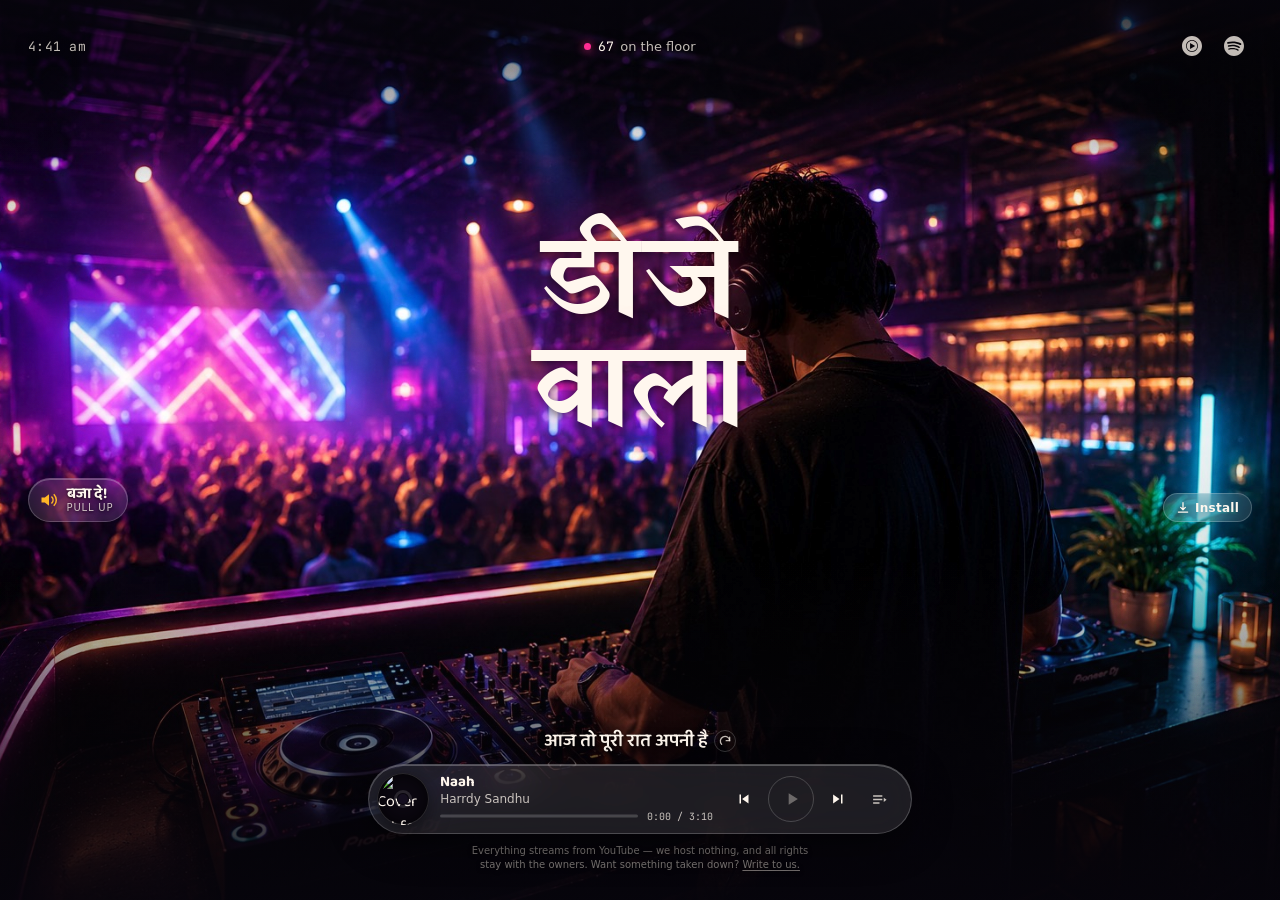
==== index.html @ 74847aa4 "DJ Wala — an always-on web radio for the Indian club floor Third in the family after hornokplease.xy" ====
<!doctype html>
<html lang="en">
  <head>
    <meta charset="utf-8" />
    <meta name="viewport" content="width=device-width, initial-scale=1, viewport-fit=cover" />
    <title>DJ Wala | डीजे वाला</title>
    <meta
      name="description"
      content="Bina cover charge ke club. Non-stop Punjabi, Bollywood, baraat and retro floor fillers — the songs the DJ never skips. Press play."
    />
    <meta name="theme-color" content="#08060f" />

    <!-- Absolute URLs — link previews drop relative ones. -->
    <meta property="og:type" content="website" />
    <meta property="og:site_name" content="DJ Wala" />
    <meta property="og:locale" content="en_IN" />
    <meta property="og:title" content="DJ Wala" />
    <meta property="og:description" content="Bina cover charge ke club. Press play." />
    <meta property="og:url" content="https://djwala.xyz" />
    <!-- Bump ?v= whenever the image changes: WhatsApp, iMessage and X cache
         link previews for weeks and key that cache on the URL. -->
    <meta property="og:image" content="https://djwala.xyz/assets/opengraph.jpg?v=1" />
    <meta property="og:image:type" content="image/jpeg" />
    <meta property="og:image:width" content="1200" />
    <meta property="og:image:height" content="630" />
    <meta property="og:image:alt" content="DJ Wala — bina cover charge ke club." />

    <meta name="twitter:card" content="summary_large_image" />
    <meta name="twitter:title" content="DJ Wala" />
    <meta name="twitter:description" content="Bina cover charge ke club. Press play." />
    <meta name="twitter:image" content="https://djwala.xyz/assets/opengraph.jpg?v=1" />
    <meta name="twitter:image:alt" content="DJ Wala — bina cover charge ke club." />

    <link rel="canonical" href="https://djwala.xyz" />

    <link rel="icon" href="/assets/favicon.svg" type="image/svg+xml" />
    <link rel="apple-touch-icon" href="/assets/apple-touch-icon.png" />
    <link rel="manifest" href="/manifest.webmanifest" />
    <meta name="apple-mobile-web-app-capable" content="yes" />
    <meta name="apple-mobile-web-app-status-bar-style" content="black-translucent" />
    <meta name="apple-mobile-web-app-title" content="DJ Wala" />

    <!-- The backdrop is the LCP. Preload the rendition the phone will
         actually pick, so it is not queued behind the stylesheet. -->
    <link
      rel="preload"
      as="image"
      href="/assets/club-1-sm.jpg"
      media="(max-width: 767px)"
    />
    <link rel="preload" as="image" href="/assets/club-1.jpg" media="(min-width: 768px)" />

    <link rel="preconnect" href="https://fonts.googleapis.com" />
    <link rel="preconnect" href="https://fonts.gstatic.com" crossorigin />
    <link
      href="https://fonts.googleapis.com/css2?family=Baloo+2:wght@600;700;800&family=Yatra+One&family=JetBrains+Mono:wght@400;500&display=swap"
      rel="stylesheet"
    />

    <script type="application/ld+json">
      {
        "@context": "https://schema.org",
        "@graph": [
          {
            "@type": "WebSite",
            "@id": "https://djwala.xyz/#website",
            "url": "https://djwala.xyz/",
            "name": "DJ Wala",
            "alternateName": "डीजे वाला",
            "description": "Club, pub and baraat floor fillers — Punjabi, Bollywood, retro and after-hours.",
            "inLanguage": ["en", "hi"]
          },
          {
            "@type": "MusicPlaylist",
            "name": "DJ Wala",
            "url": "https://djwala.xyz/",
            "description": "The songs that fill an Indian dance floor — Punjabi pop, Bollywood remixes, baraat dhol, retro club and after-hours.",
            "isPartOf": { "@id": "https://djwala.xyz/#website" }
          }
        ]
      }
    </script>

    <link rel="stylesheet" href="/styles.css" />
  </head>

  <body>
    <!-- ── Backdrop ──────────────────────────────────────────────
         Three rooms, cross-faded on every track change (app.js § Scenes).
         All three are in the DOM from the start rather than swapping one
         src: a swap shows a blank frame while the next file downloads, and
         that only has to happen once to look broken. The first is eager
         and preloaded because it is the LCP; the other two are lazy.

         The layers above them do the same job they did over the CSS
         placeholder — a photograph still needs the vignette to hold text
         and the grain to stop banding. -->
    <div class="bg" aria-hidden="true">
      <div class="bg__floor"></div>

      <div class="bg__scene is-on" data-scene="0">
        <picture>
          <source media="(min-width: 768px)" srcset="/assets/club-1.jpg" />
          <img src="/assets/club-1-sm.jpg" alt="" width="1536" height="1024" />
        </picture>
      </div>
      <div class="bg__scene" data-scene="1">
        <picture>
          <source media="(min-width: 768px)" srcset="/assets/club-2.jpg" />
          <img src="/assets/club-2-sm.jpg" alt="" width="1536" height="1024" loading="lazy" />
        </picture>
      </div>
      <div class="bg__scene" data-scene="2">
        <picture>
          <source media="(min-width: 768px)" srcset="/assets/club-3.jpg" />
          <img src="/assets/club-3-sm.jpg" alt="" width="1456" height="1088" loading="lazy" />
        </picture>
      </div>

      <div class="bg__bass"></div>
      <div class="bg__strobe" id="strobe"></div>
      <div class="bg__vignette"></div>
      <div class="bg__scrim"></div>
      <div class="bg__grain"></div>
    </div>

    <!-- The sound source. A 1×1 iframe parked off-screen; everything you
         can see below is our own chrome. -->
    <div class="yt-host" aria-hidden="true"><div id="yt-player"></div></div>

    <!-- ── Top bar ───────────────────────────────────────────────
         One grid row so the clock, the counter and the links share a
         centre line — three separately-positioned boxes drift apart the
         moment their heights differ. -->
    <header class="topbar">
      <div class="clock" id="clock" aria-label="Current time"></div>

      <div class="presence" aria-live="polite">
        <span class="presence__dot" aria-hidden="true"></span>
        <span class="presence__count" id="listeners">—</span>
        <span class="presence__label">on the floor</span>
      </div>

      <nav class="links" aria-label="Listen elsewhere">
        <a
          class="link"
          id="link-ytm"
          href="https://music.youtube.com/"
          target="_blank"
          rel="noopener noreferrer"
          aria-label="Open the playlist on YouTube Music"
          title="Open the playlist on YouTube Music"
        >
          <svg viewBox="0 0 24 24" width="20" height="20" fill="currentColor" aria-hidden="true">
            <path
              d="M12 0C5.376 0 0 5.376 0 12s5.376 12 12 12 12-5.376 12-12S18.624 0 12 0zm0 19.104c-3.924 0-7.104-3.18-7.104-7.104S8.076 4.896 12 4.896s7.104 3.18 7.104 7.104-3.18 7.104-7.104 7.104zm0-13.332c-3.432 0-6.228 2.796-6.228 6.228S8.568 18.228 12 18.228s6.228-2.796 6.228-6.228S15.432 5.772 12 5.772zM9.684 15.54V8.46L15.816 12l-6.132 3.54z"
            />
          </svg>
        </a>
        <a
          class="link"
          id="link-spotify"
          href="https://open.spotify.com/"
          target="_blank"
          rel="noopener noreferrer"
          aria-label="Open the playlist on Spotify"
          title="Open the playlist on Spotify"
        >
          <svg viewBox="0 0 24 24" width="20" height="20" fill="currentColor" aria-hidden="true">
            <path
              d="M12 0C5.4 0 0 5.4 0 12s5.4 12 12 12 12-5.4 12-12S18.66 0 12 0zm5.52 17.34c-.24.36-.66.48-1.02.24-2.82-1.74-6.36-2.1-10.56-1.14-.42.12-.78-.18-.9-.54-.12-.42.18-.78.54-.9 4.56-1.02 8.52-.6 11.64 1.32.42.18.48.66.3 1.02zm1.44-3.3c-.3.42-.84.6-1.26.3-3.24-1.98-8.16-2.58-11.94-1.38-.48.12-1.02-.12-1.14-.6-.12-.48.12-1.02.6-1.14 4.38-1.32 9.78-.66 13.5 1.62.36.18.54.78.24 1.2zm.12-3.36C15.24 8.4 8.82 8.16 5.16 9.3c-.6.18-1.2-.18-1.38-.72-.18-.6.18-1.2.72-1.38 4.26-1.26 11.28-1.02 15.72 1.62.54.3.72 1.02.42 1.56-.3.42-1.02.6-1.56.3z"
            />
          </svg>
        </a>
      </nav>
    </header>

    <!-- ── Air horn ───────────────────────────────────────────────
         Truck Wala has the horn. This is the club's version: the
         pull-up siren. Three taps in a row rewinds the track. -->
    <aside class="horns">
      <button class="horn" id="horn" type="button" aria-label="Sound the air horn">
        <span class="horn__icon" aria-hidden="true">
          <svg viewBox="0 0 24 24" width="20" height="20" aria-hidden="true">
            <path fill="currentColor" d="M3 9v6h4l5 4V5L7 9H3z" />
            <g fill="none" stroke="currentColor" stroke-width="1.8" stroke-linecap="round">
              <path d="M15.4 8.4a5.2 5.2 0 010 7.2" />
              <path d="M18.2 5.6a9.2 9.2 0 010 12.8" />
            </g>
          </svg>
        </span>
        <span class="horn__text">
          <span class="horn__deva" lang="hi">बजा दे!</span>
          <span class="horn__en">Pull up</span>
        </span>
      </button>
    </aside>

    <main>
      <!-- ── Wordmark, painted onto the scene ────────────────────
           The slot does the centring, the h1 does the entrance. They have
           to be two elements: the `rise` keyframes end on
           `transform: none`, and an animation beats a normal declaration,
           so a centring translate on the animated element is wiped the
           moment the animation lands — which is why this sat half its own
           width right of centre. -->
      <div class="logo-slot">
        <h1 class="logo" lang="hi">
          <span class="logo__line">डीजे</span>
          <span class="logo__line">वाला</span>
          <!-- The wordmark is Devanagari only; this gives crawlers and screen
               readers the Latin name without changing the design. -->
          <span class="sr-only" lang="en">DJ Wala — club, pub and baraat floor fillers</span>
        </h1>
      </div>

      <!-- ── Dock ─────────────────────────────────────────────── -->
      <div class="dock">
        <!-- Playlist pops up over the art -->
        <section class="list" id="list" aria-label="Playlist">
          <!-- Shuffle lives here rather than in the bar. Deluxe Saloon's bar
               carries three controls and stays one row tall; a fifth button
               is what breaks that on a narrow phone. -->
          <div class="list__head">
            <div class="list__rotations" id="rotations" role="tablist" aria-label="Rotations"></div>
            <button
              id="shuffle"
              type="button"
              class="pill pill--icon is-on"
              aria-label="Shuffle"
              aria-pressed="true"
            >
              <svg viewBox="0 0 24 24" width="15" height="15" fill="currentColor" aria-hidden="true">
                <path
                  d="M17 3l4 4-4 4V8h-2.2l-2.3 3.1 2.3 3.1H17V11l4 4-4 4v-3h-3.2l-2.6-3.5L8.6 15H3v-2h4.6l2.6-3.5L12.8 6H17V3zM3 9h3.4l1.5 2H3V9z"
                />
              </svg>
            </button>
          </div>
          <ol id="listItems"></ol>
        </section>

        <!-- The button lives inside the paragraph so it flows after the last
             word — as a sibling it would sit at the edge of the text box,
             which a short line leaves stranded far from the visible text. -->
        <p class="bumper">
          <span class="bumper__text" id="bumperText" lang="hi" aria-live="polite"
            >बजने दे भाई, अभी तो रात बाकी है</span
          ><button class="bumper__next" id="bumperNext" type="button" aria-label="Another line">
            <svg
              viewBox="0 0 24 24"
              width="14"
              height="14"
              fill="none"
              stroke="currentColor"
              stroke-width="2.2"
              stroke-linecap="round"
              stroke-linejoin="round"
              aria-hidden="true"
            >
              <path d="M20 11.5A8 8 0 106.3 17.7" />
              <path d="M20 5.5v6h-6" />
            </svg>
          </button>
        </p>

        <section class="player" id="player" aria-label="Player">
          <div class="disc" id="disc">
            <div class="disc__ring">
              <img id="cover" class="disc__art" alt="" src="" />
            </div>
            <span class="disc__hub" aria-hidden="true"></span>
          </div>

          <div class="meta">
            <p class="meta__title" id="title">Warming up the decks…</p>
            <p class="meta__artist" id="artist">&nbsp;</p>

            <!-- Seek and timecode share one row, the way Deluxe Saloon's bar
                 does. Stacking the time under the rail is what forces a
                 player to be two rows tall. -->
            <div class="seekrow">
              <div
                class="seek"
                id="seek"
                role="slider"
                tabindex="0"
                aria-label="Seek"
                aria-valuemin="0"
                aria-valuemax="100"
                aria-valuenow="0"
              >
                <div class="seek__rail"><div class="seek__fill" id="seekFill"></div></div>
                <div class="seek__knob" id="seekKnob"></div>
              </div>
              <div class="time"><span id="tCur">0:00</span> / <span id="tDur">0:00</span></div>
            </div>
          </div>

          <div class="controls">
            <button id="prev" type="button" class="btn" aria-label="Previous track">
              <svg viewBox="0 0 24 24" width="18" height="18" fill="currentColor" aria-hidden="true">
                <path d="M6 6h2v12H6zm3.5 6l8.5 6V6z" />
              </svg>
            </button>
            <button id="play" type="button" class="btn btn--play" aria-label="Play" disabled>
              <svg
                class="i-play"
                viewBox="0 0 24 24"
                width="20"
                height="20"
                fill="currentColor"
                aria-hidden="true"
              >
                <path d="M8 5v14l11-7z" />
              </svg>
              <svg
                class="i-pause"
                viewBox="0 0 24 24"
                width="20"
                height="20"
                fill="currentColor"
                aria-hidden="true"
              >
                <path d="M6 5h4v14H6zm8 0h4v14h-4z" />
              </svg>
            </button>
            <button id="next" type="button" class="btn" aria-label="Next track">
              <svg viewBox="0 0 24 24" width="18" height="18" fill="currentColor" aria-hidden="true">
                <path d="M16 6h2v12h-2zm-2 6L5.5 6v12z" />
              </svg>
            </button>
            <button
              id="listBtn"
              type="button"
              class="btn btn--toggle"
              aria-label="Playlist"
              aria-expanded="false"
              aria-controls="list"
            >
              <svg viewBox="0 0 24 24" width="17" height="17" fill="currentColor" aria-hidden="true">
                <path d="M3 6h13v2H3zm0 5h13v2H3zm0 5h9v2H3zm15-6.5l4 3-4 3z" />
              </svg>
            </button>
          </div>
        </section>

        <!-- Inside the dock, not floating at the bottom of the viewport: as
             a separate fixed element it sat underneath the player on short
             screens. In flow it simply cannot collide. -->
        <footer class="rights">
          Everything streams from YouTube — we host nothing, and all rights stay with the owners.
          Want something taken down? <a href="mailto:support@ignitedbusiness.com">Write to us.</a>
        </footer>
      </div>
    </main>

    <!-- Only appears once the browser offers the prompt; hidden otherwise. -->
    <button class="install" id="install" type="button" hidden>
      <svg
        viewBox="0 0 24 24"
        width="14"
        height="14"
        fill="none"
        stroke="currentColor"
        stroke-width="2.2"
        stroke-linecap="round"
        stroke-linejoin="round"
        aria-hidden="true"
      >
        <path d="M12 3v12m0 0l-4-4m4 4l4-4M4 19h16" />
      </svg>
      Install
    </button>

    <noscript>
      <p style="color: #fff; text-align: center; padding: 2rem">
        This one needs JavaScript — the player is a YouTube iframe under the hood.
      </p>
    </noscript>

    <script src="/app.js"></script>
  </body>
</html>
---- styles.css ----
/* ─────────────────────────────────────────────────────────────
   DJ Wala
   The artwork carries all the colour. Everything the app draws on
   top is neutral glass, so it sits on any background image — the
   same rule Truck Wala and Deluxe Saloon are built on.
   ───────────────────────────────────────────────────────────── */

:root {
  /* Nudge the wordmark to line up with your artwork.
     --logo-x: 0 is centred; negative moves left.
     --logo-lift raises it above dead centre. */
  --logo-x: 0px;
  /* How far above dead centre the wordmark sits. 0 is the exact middle of
     the viewport; the default lifts it clear of the dock. */
  --logo-lift: 25vh;
  --logo-size: clamp(2.6rem, 9vw, 7.5rem);

  --edge: clamp(1rem, 2.2vw, 1.75rem);

  /* Ground */
  --ink: #08060f;
  --shade: #140e1f;

  /* Type. Warm rather than pure white — a club is warm, and #fff on a
     night scene reads as a dialog box sitting on top of it. Brighter than
     it looks it should be on paper: the backdrop is a photograph of neon,
     and anything dimmer than this loses to a magenta wash behind it. */
  --sand: #fff7ee;
  /* Secondary text is the first thing to disappear over a bright frame,
     so it is only a step down, not a whisper. */
  --sand-dim: rgba(255, 247, 238, 0.76);

  /* Accents. Chrome only; the scene supplies the rest. */
  --neon: #ff2e93;
  --strobe-c: #22e1ff;
  --brass: #ffb627;

  /* Glass */
  --glass: rgba(255, 255, 255, 0.1);
  --glass-line: rgba(255, 255, 255, 0.2);
  --shadow-glass: 0 8px 40px rgba(0, 0, 0, 0.45), inset 0 1px 0 rgba(255, 255, 255, 0.25);
  /* Two radii: a tight one for edge definition against a bright patch,
     and a wide soft one that acts as a halo so the glyph never sits
     directly on a spotlight. */
  --text-shadow: 0 1px 3px rgba(0, 0, 0, 0.8), 0 2px 14px rgba(0, 0, 0, 0.6);

  /* Baloo 2 is the Devanagari member of the family — "Baloo Bhai 2" is the
     Gujarati one and carries no U+0900–097F, so it silently falls back to a
     system font. The fallbacks below are the Devanagari faces that ship with
     macOS, Windows and Android, for the moment before the webfont lands. */
  --body: 'Baloo 2', 'Kohinoor Devanagari', 'Nirmala UI', 'Noto Sans Devanagari', ui-rounded,
    system-ui, sans-serif;
  --display: 'Yatra One', var(--body);
  --mono: 'JetBrains Mono', ui-monospace, SFMono-Regular, Menlo, monospace;

  /* Baloo is a heavy display face — right for the wordmark, too shouty for
     small chrome. The top bar uses the platform UI face instead: lighter,
     crisper at 13px, and free. */
  --ui: ui-sans-serif, -apple-system, 'Segoe UI Variable Text', 'Segoe UI', system-ui, sans-serif;

  /* Motion. One vocabulary, used everywhere — mismatched curves are what
     make an interface feel assembled rather than designed.
     `swift` for pointer feedback, `glide` for anything that travels,
     `settle` for entrances that should decelerate into place. */
  --swift: 140ms cubic-bezier(0.4, 0, 0.2, 1);
  --glide: 320ms cubic-bezier(0.4, 0, 0.2, 1);
  --settle: 620ms cubic-bezier(0.16, 1, 0.3, 1);

  /* Written by app.js from the current track's bpm, so the strobe and the
     dot breathe in time with whatever is playing. */
  --beat: 0.6s;
}

* {
  box-sizing: border-box;
}

/* Available to crawlers and screen readers, invisible on screen. */
.sr-only {
  position: absolute;
  width: 1px;
  height: 1px;
  padding: 0;
  margin: -1px;
  overflow: hidden;
  clip-path: inset(50%);
  white-space: nowrap;
  border: 0;
}

html,
body {
  height: 100%;
  /* This page never scrolls — everything is pinned to the viewport. Both
     elements need it: overflow on body alone still lets html scroll. */
  overflow: hidden;
}

body {
  margin: 0;
  font-family: var(--body);
  color: var(--sand);
  background: var(--ink);
  -webkit-font-smoothing: antialiased;
  -moz-osx-font-smoothing: grayscale;
  text-rendering: optimizeLegibility;
  overflow: hidden;
}

:focus-visible {
  outline: 2px solid var(--strobe-c);
  outline-offset: 3px;
  border-radius: 6px;
}

/* ── Backdrop ───────────────────────────────────────────────
   Three photographs of a booth, cross-faded on every track change, with
   four layers stacked over them. Those layers are what let a photograph
   carry an interface: bass and strobe give it a pulse, the vignette and
   scrim buy contrast for text, and the grain stops big smooth areas
   banding on cheap panels. Order matters — grain goes last so it sits
   over everything, scrim under it so the noise is not darkened. */

.bg {
  position: fixed;
  inset: 0;
  z-index: 0;
  overflow: hidden;
  pointer-events: none;
  background: var(--ink);
}

/* Underneath both photographs: what you see for the few hundred
   milliseconds before the first one paints, and if they never arrive. */
.bg__floor {
  position: absolute;
  inset: 0;
  background:
    radial-gradient(120% 70% at 50% 108%, rgba(255, 46, 147, 0.35) 0%, transparent 60%),
    linear-gradient(180deg, #06040c 0%, #0d0818 46%, #1b0f26 100%);
}

/* The rooms. All are in the DOM from the start; only opacity moves, so a
   swap costs nothing but a composite and can never show a half-downloaded
   frame. */
.bg__scene {
  position: absolute;
  inset: 0;
  opacity: 0;
  transition: opacity 900ms cubic-bezier(0.4, 0, 0.2, 1);
}

.bg__scene.is-on {
  opacity: 1;
}

/* A portrait phone crops most of a 3:2 frame away, so each room says which
   part of itself to keep. The DJ is centre-right in the first two and hard
   left in the third; one shared value would behead him in one of them. */
.bg__scene img {
  width: 100%;
  height: 100%;
  object-fit: cover;
  object-position: var(--focus, 50%) 50%;
}

.bg__scene[data-scene='0'] {
  --focus: 58%;
}

.bg__scene[data-scene='1'] {
  --focus: 58%;
}

.bg__scene[data-scene='2'] {
  --focus: 33%;
}

/* The beat.

   Two layers doing different jobs, because one cannot do both. The flash
   is a hard white hit on the downbeat — short, so it reads as a strobe
   rather than a flicker. The bass is a slower magenta swell from the
   floor that never fully clears, which is what gives the room the low
   thump you feel rather than see.

   The flash decays with `steps(1, end)`: a fade-out reads as a lamp
   dimming, an instant cut reads as a strobe. The bass eases, because
   that is the opposite of a hit.

   Both are switched off entirely under prefers-reduced-motion, below —
   a strobing club is exactly what that setting exists for. */
.bg__strobe {
  position: absolute;
  inset: 0;
  opacity: 0;
  background: radial-gradient(120% 70% at 50% 100%, rgba(255, 255, 255, 0.95), transparent 66%);
}

.bg__bass {
  position: absolute;
  inset: 0;
  opacity: 0;
  mix-blend-mode: screen;
  background: radial-gradient(140% 80% at 50% 108%, rgba(255, 46, 147, 0.85), transparent 62%);
}

body.is-playing .bg__strobe {
  animation: pulse var(--beat) steps(1, end) infinite;
}

body.is-playing .bg__bass {
  /* Half speed: the kick lands on every other beat in most of this
     playlist, and a swell on every beat is just a flicker again. */
  animation: thump calc(var(--beat) * 2) cubic-bezier(0.2, 0, 0.3, 1) infinite;
}

@keyframes pulse {
  0% {
    opacity: 0.16;
  }
  14% {
    opacity: 0;
  }
  100% {
    opacity: 0;
  }
}

@keyframes thump {
  0% {
    opacity: 0.34;
    transform: scale(1.06);
  }
  55% {
    opacity: 0.08;
    transform: scale(1);
  }
  100% {
    opacity: 0.08;
    transform: scale(1);
  }
}

.bg__vignette {
  position: absolute;
  inset: 0;
  background: radial-gradient(120% 90% at 50% 42%, transparent 34%, rgba(0, 0, 0, 0.78) 100%);
}

/* Text on a photograph is a contrast problem, not a colour problem: no
   shade of warm white survives a white spotlight behind it. So the two
   bands that carry text — the top bar and the dock — get their own
   darkening, strongest exactly where the type sits and gone by the
   middle of the frame, which is left clear for the room. */
.bg__scrim {
  position: absolute;
  inset: 0;
  background:
    linear-gradient(180deg, rgba(6, 4, 12, 0.78) 0%, rgba(6, 4, 12, 0.34) 9%, transparent 20%),
    linear-gradient(0deg, rgba(6, 4, 12, 0.86) 0%, rgba(6, 4, 12, 0.5) 16%, transparent 38%);
}

/* Film grain. An inline SVG turbulence rather than a tiled PNG: no extra
   request, and it stays sharp at any density. It is the single thing that
   stops big smooth gradients banding on cheap panels. */
.bg__grain {
  position: absolute;
  inset: 0;
  opacity: 0.16;
  mix-blend-mode: overlay;
  background-image: url("data:image/svg+xml,%3Csvg xmlns='http://www.w3.org/2000/svg' width='160' height='160'%3E%3Cfilter id='n'%3E%3CfeTurbulence type='fractalNoise' baseFrequency='0.85' numOctaves='3'/%3E%3C/filter%3E%3Crect width='160' height='160' filter='url(%23n)' opacity='0.5'/%3E%3C/svg%3E");
}

/* The actual sound source: 1×1, off-screen, never seen. YouTube has no
   audio-only embed, so this plus a `tiny` quality hint is as close as it
   gets to not paying for pixels nobody looks at. */
.yt-host {
  position: fixed;
  top: -100px;
  left: -100px;
  width: 1px;
  height: 1px;
  overflow: hidden;
  opacity: 0;
  pointer-events: none;
}

/* ── Entrance ───────────────────────────────────────────────
   Everything rises into place once, slightly staggered, instead of
   snapping in as the CSS parses. */

@keyframes rise {
  from {
    opacity: 0;
    transform: translate3d(0, 14px, 0);
  }
  to {
    opacity: 1;
    transform: none;
  }
}

@keyframes rise-left {
  from {
    opacity: 0;
    transform: translate3d(-16px, 0, 0);
  }
  to {
    opacity: 1;
    transform: none;
  }
}

.topbar,
.logo,
.dock {
  animation: rise var(--settle) both;
}

.topbar {
  animation-delay: 0.28s;
}

.logo {
  animation-delay: 0.12s;
}

.dock {
  animation-delay: 0.4s;
}

.horns {
  animation: rise-left var(--settle) 0.62s both;
}

/* ── Top bar ────────────────────────────────────────────────
   One grid row so the clock, the counter and the links share a centre
   line. Three separately-positioned boxes cannot stay aligned once
   their heights differ. */

.topbar {
  position: fixed;
  z-index: 20;
  inset: 0 0 auto;
  display: grid;
  grid-template-columns: 1fr auto 1fr;
  align-items: center;
  gap: 0.75rem;
  padding: calc(var(--edge) + env(safe-area-inset-top)) var(--edge) 0;
  font-family: var(--ui);
  font-size: 0.8125rem;
  text-shadow: var(--text-shadow);
}

.clock {
  font-family: var(--mono);
  font-variant-numeric: tabular-nums;
  letter-spacing: 0.02em;
  color: var(--sand-dim);
  /* Reserve the width the longest time can take, so the bar does not
     twitch sideways at 9:59 → 10:00. */
  min-width: 5rem;
}

.presence {
  display: inline-flex;
  align-items: center;
  gap: 0.4rem;
  justify-self: center;
  color: var(--sand-dim);
  white-space: nowrap;
}

.presence__dot {
  width: 7px;
  height: 7px;
  border-radius: 50%;
  background: var(--neon);
  box-shadow: 0 0 10px var(--neon);
}

body.is-playing .presence__dot {
  animation: throb var(--beat) ease-out infinite;
}

@keyframes throb {
  0% {
    transform: scale(1.35);
    opacity: 1;
  }
  60%,
  100% {
    transform: scale(1);
    opacity: 0.65;
  }
}

.presence__count {
  font-family: var(--mono);
  font-variant-numeric: tabular-nums;
  color: var(--sand);
}

.links {
  display: inline-flex;
  gap: 0.35rem;
  justify-self: end;
}

.link {
  display: grid;
  place-items: center;
  width: 36px;
  height: 36px;
  border-radius: 50%;
  color: var(--sand-dim);
  transition: color var(--swift), background var(--swift), transform var(--swift);
}

.link:hover,
.link:focus-visible {
  color: var(--sand);
  background: var(--glass);
  transform: translateY(-1px);
}

/* ── Air horn ───────────────────────────────────────────────
   Anchored to the left edge, vertically near the dock so a thumb
   reaches it without crossing the screen. */

.horns {
  position: fixed;
  z-index: 15;
  left: var(--edge);
  bottom: calc(42vh + env(safe-area-inset-bottom));
}

.horn {
  display: inline-flex;
  align-items: center;
  gap: 0.5rem;
  padding: 0.5rem 0.85rem 0.5rem 0.6rem;
  font: inherit;
  color: var(--sand);
  cursor: pointer;
  background: var(--glass);
  border: 1px solid var(--glass-line);
  border-radius: 999px;
  backdrop-filter: blur(14px) saturate(140%);
  -webkit-backdrop-filter: blur(14px) saturate(140%);
  box-shadow: var(--shadow-glass);
  text-shadow: var(--text-shadow);
  transition: transform var(--swift), background var(--swift), box-shadow var(--swift);
}

.horn:hover {
  background: rgba(255, 255, 255, 0.16);
}

.horn:active,
.horn.is-blaring {
  transform: scale(0.94);
  background: rgba(255, 46, 147, 0.28);
  box-shadow: 0 0 32px rgba(255, 46, 147, 0.55), var(--shadow-glass);
}

.horn__icon {
  display: grid;
  place-items: center;
  color: var(--brass);
}

.horn__text {
  display: grid;
  line-height: 1.05;
  text-align: left;
}

.horn__deva {
  font-weight: 700;
  font-size: 0.95rem;
}

.horn__en {
  font-family: var(--ui);
  font-size: 0.625rem;
  letter-spacing: 0.08em;
  text-transform: uppercase;
  color: var(--sand-dim);
}

/* ── Wordmark ───────────────────────────────────────────────
   Painted onto the scene, not boxed. Positioned by the three variables
   at the top of this file so it can be nudged to fit the artwork
   without touching layout code. */

/* Centring lives here, on an element with no animation on it, so nothing
   can overwrite it. `place-items: center` needs no transform at all —
   which is the whole point, since the wordmark's entrance owns transform. */
.logo-slot {
  position: fixed;
  inset: 0;
  z-index: 10;
  display: grid;
  place-items: center;
  /* The dock owns the lower third, so the optical centre of the free space
     sits above the geometric one. Padding lifts the wordmark without
     taking it out of the centring. */
  padding-bottom: var(--logo-lift);
  padding-left: var(--logo-x);
  pointer-events: none;
}

.logo {
  margin: 0;
  display: grid;
  gap: 0.02em;
  font-family: var(--display);
  font-size: var(--logo-size);
  font-weight: 400;
  line-height: 0.92;
  text-align: center;
  letter-spacing: 0.01em;
  /* Two shadows: a tight dark one for legibility against a bright patch
     of artwork, and a wide magenta one so the type looks lit by the room
     rather than pasted over it. */
  text-shadow: 0 2px 10px rgba(0, 0, 0, 0.6), 0 0 44px rgba(255, 46, 147, 0.45);
  pointer-events: none;
  user-select: none;
}

.logo__line {
  display: block;
}

/* ── Dock ───────────────────────────────────────────────────
   Everything the hand touches lives in the bottom third. */

.dock {
  position: fixed;
  z-index: 20;
  inset: auto 0 0;
  display: grid;
  justify-items: center;
  gap: 0.6rem;
  padding: 0 var(--edge) calc(var(--edge) + env(safe-area-inset-bottom));
}

/* ── Bumper line ────────────────────────────────────────────── */

.bumper {
  max-width: 34rem;
  margin: 0;
  font-size: clamp(0.95rem, 3.4vw, 1.15rem);
  font-weight: 600;
  line-height: 1.45;
  text-align: center;
  text-wrap: balance;
  color: var(--sand);
  text-shadow: var(--text-shadow);
}

.bumper__next {
  display: inline-grid;
  place-items: center;
  width: 22px;
  height: 22px;
  margin-left: 0.4rem;
  padding: 0;
  vertical-align: -0.2em;
  color: var(--sand-dim);
  cursor: pointer;
  background: transparent;
  border: 1px solid var(--glass-line);
  border-radius: 50%;
  transition: color var(--swift), background var(--swift), transform var(--glide);
}

.bumper__next:hover {
  color: var(--sand);
  background: var(--glass);
}

.bumper__next:active {
  transform: rotate(-180deg);
}

/* ── Playlist ───────────────────────────────────────────────
   Pops up over the art rather than pushing the dock around. */

.list {
  width: min(34rem, 100%);
  max-height: 0;
  overflow: hidden;
  opacity: 0;
  /* A dark panel, not the 10%-white glass the bar uses. The bar floats a
     single line over the artwork; this thing has to carry sixty rows of
     small text, and backdrop-filter alone does not make that readable —
     it is also the first thing to be dropped on older Android, which
     would leave the wordmark showing straight through the playlist. */
  background: rgba(10, 7, 18, 0.95);
  border: 1px solid transparent;
  border-radius: 18px;
  backdrop-filter: blur(18px) saturate(140%);
  -webkit-backdrop-filter: blur(18px) saturate(140%);
  transition: max-height var(--glide), opacity var(--glide), border-color var(--glide);
}

.list.is-open {
  max-height: min(46vh, 24rem);
  overflow: auto;
  opacity: 1;
  border-color: var(--glass-line);
  box-shadow: var(--shadow-glass);
}

/* Rotation pills. Sticky so the current filter stays visible while the
   list scrolls under it. */
.list__head {
  position: sticky;
  top: 0;
  z-index: 1;
  display: grid;
  grid-template-columns: minmax(0, 1fr) auto;
  gap: 0.35rem;
  align-items: center;
  padding: 0.6rem;
  background: rgba(10, 7, 18, 0.94);
}

.list__rotations {
  display: flex;
  gap: 0.35rem;
  overflow-x: auto;
  scrollbar-width: none;
}

.list__rotations::-webkit-scrollbar {
  display: none;
}

.pill {
  flex: 0 0 auto;
  padding: 0.3rem 0.7rem;
  font: inherit;
  font-size: 0.8125rem;
  font-weight: 600;
  color: var(--sand-dim);
  white-space: nowrap;
  cursor: pointer;
  background: transparent;
  border: 1px solid var(--glass-line);
  border-radius: 999px;
  transition: color var(--swift), background var(--swift), border-color var(--swift);
}

.pill:hover {
  color: var(--sand);
}

.pill[aria-selected='true'] {
  color: #10060d;
  background: var(--neon);
  border-color: transparent;
}

/* Shuffle. Same pill shell as the rotations so the panel header reads as
   one row of controls rather than two kinds of button. */
.pill--icon {
  display: grid;
  place-items: center;
  width: 30px;
  height: 26px;
  padding: 0;
}

.pill--icon.is-on {
  color: var(--neon);
  border-color: rgba(255, 46, 147, 0.55);
}

.list ol {
  margin: 0;
  padding: 0 0.4rem 0.4rem;
  list-style: none;
}

.list li {
  display: grid;
  grid-template-columns: 1.75rem 1fr;
  gap: 0.6rem;
  align-items: center;
  padding: 0.5rem 0.6rem;
  border-radius: 12px;
  cursor: pointer;
  transition: background var(--swift);
}

.list li:hover {
  background: rgba(255, 255, 255, 0.08);
}

.list li[aria-current='true'] {
  background: rgba(255, 46, 147, 0.18);
}

.list li[aria-current='true'] .li__title {
  color: var(--sand);
}

.li__n {
  font-family: var(--mono);
  font-size: 0.75rem;
  font-variant-numeric: tabular-nums;
  color: var(--sand-dim);
  text-align: right;
}

.li__body {
  min-width: 0;
}

.li__title,
.li__artist {
  margin: 0;
  overflow: hidden;
  text-overflow: ellipsis;
  white-space: nowrap;
}

.li__title {
  font-size: 0.9375rem;
  font-weight: 600;
  line-height: 1.25;
}

.li__artist {
  font-family: var(--ui);
  font-size: 0.75rem;
  color: var(--sand-dim);
}

/* ── Player ─────────────────────────────────────────────────── */

/* One row: sleeve, then everything about the song, then the transport.
   Deluxe Saloon's bar is the reference — a capsule, not a card. The whole
   point is that it stays one row tall at every width, which is why the
   timecode sits beside the rail and shuffle lives in the playlist panel. */
.player {
  display: grid;
  grid-template-columns: auto minmax(0, 1fr) auto;
  gap: 0.7rem;
  align-items: center;
  width: min(34rem, 100%);
  padding: 0.5rem 0.7rem 0.5rem 0.5rem;
  background: var(--glass);
  border: 1px solid var(--glass-line);
  border-radius: 999px;
  backdrop-filter: blur(18px) saturate(140%);
  -webkit-backdrop-filter: blur(18px) saturate(140%);
  box-shadow: var(--shadow-glass);
}

/* ── The record ─────────────────────────────────────────────
   A vinyl, not a cassette — that one is Truck Wala's. The spin rate is
   fixed at a 33⅓ feel and deliberately NOT tied to bpm: a record does
   not turn faster because the song is quicker. */

.disc {
  position: relative;
  width: 52px;
  height: 52px;
  flex: 0 0 auto;
}

.disc__ring {
  width: 100%;
  height: 100%;
  overflow: hidden;
  border-radius: 50%;
  background: #0b0710;
  /* Grooves: a repeating conic sheen plus a hard inner edge. */
  box-shadow: inset 0 0 0 1px rgba(255, 255, 255, 0.14), inset 0 0 18px rgba(0, 0, 0, 0.8),
    0 6px 20px rgba(0, 0, 0, 0.5);
  animation: spin 3.2s linear infinite;
  animation-play-state: paused;
}

body.is-playing .disc__ring {
  animation-play-state: running;
}

@keyframes spin {
  to {
    transform: rotate(1turn);
  }
}

.disc__art {
  width: 100%;
  height: 100%;
  object-fit: cover;
  border-radius: 50%;
  opacity: 0;
  transition: opacity var(--glide);
}

.disc__art[src]:not([src='']) {
  opacity: 1;
}

/* The spindle hole. Sits outside the spinning ring so it does not
   wobble if the artwork is off-centre. */
.disc__hub {
  position: absolute;
  top: 50%;
  left: 50%;
  width: 12px;
  height: 12px;
  transform: translate(-50%, -50%);
  border-radius: 50%;
  background: var(--shade);
  box-shadow: 0 0 0 3px rgba(255, 255, 255, 0.12), inset 0 0 0 1px rgba(0, 0, 0, 0.6);
}

/* ── Now playing ────────────────────────────────────────────── */

.meta {
  min-width: 0; /* lets the title actually ellipsis inside the grid track */
}

.meta__title,
.meta__artist {
  margin: 0;
  overflow: hidden;
  text-overflow: ellipsis;
  white-space: nowrap;
  transition: opacity var(--swift);
}

.meta__title {
  font-size: 0.9375rem;
  font-weight: 700;
  line-height: 1.25;
}

.meta__artist {
  font-family: var(--ui);
  font-size: 0.75rem;
  line-height: 1.3;
  color: var(--sand-dim);
}

/* Rail and timecode on one line. */
.seekrow {
  display: grid;
  grid-template-columns: minmax(0, 1fr) auto;
  gap: 0.55rem;
  align-items: center;
}

/* Cross-fade on track change — a hard swap reads as a glitch. */
.player.is-swapping .meta__title,
.player.is-swapping .meta__artist {
  opacity: 0;
}

/* ── Seek ───────────────────────────────────────────────────
   A generous invisible hit area around a thin visible rail: the rail is
   3px because that looks right, and 3px is unhittable with a thumb. */

.seek {
  position: relative;
  height: 18px;
  cursor: pointer;
  touch-action: none;
}

.seek__rail {
  position: absolute;
  top: 50%;
  left: 0;
  right: 0;
  height: 3px;
  transform: translateY(-50%);
  overflow: hidden;
  background: rgba(255, 255, 255, 0.18);
  border-radius: 999px;
}

.seek__fill {
  width: 0;
  height: 100%;
  background: linear-gradient(90deg, var(--neon), var(--strobe-c));
  border-radius: 999px;
}

.seek__knob {
  position: absolute;
  top: 50%;
  left: 0;
  width: 11px;
  height: 11px;
  transform: translate(-50%, -50%) scale(0.8);
  border-radius: 50%;
  background: var(--sand);
  box-shadow: 0 0 10px rgba(255, 46, 147, 0.9);
  opacity: 0;
  transition: opacity var(--swift), transform var(--swift);
}

.seek:hover .seek__knob,
.seek:focus-visible .seek__knob,
.seek.is-scrubbing .seek__knob {
  opacity: 1;
  transform: translate(-50%, -50%) scale(1);
}

.time {
  font-family: var(--mono);
  font-size: 0.625rem;
  font-variant-numeric: tabular-nums;
  white-space: nowrap;
  color: var(--sand-dim);
}

/* ── Controls ───────────────────────────────────────────────── */

.controls {
  display: flex;
  align-items: center;
  gap: 0.1rem;
}

.btn {
  display: grid;
  place-items: center;
  /* 40px is about the smallest target a thumb reliably hits; the icon
     inside is much smaller, which is fine — the hit area is what counts. */
  width: 40px;
  height: 40px;
  padding: 0;
  color: var(--sand);
  cursor: pointer;
  background: transparent;
  border: 0;
  border-radius: 50%;
  transition: background var(--swift), color var(--swift), transform var(--swift),
    opacity var(--swift);
}

.btn:hover:not(:disabled) {
  background: var(--glass);
}

.btn:active:not(:disabled) {
  transform: scale(0.92);
}

.btn:disabled {
  opacity: 0.35;
  cursor: default;
}

/* Outlined, not filled — a ring reads as "the control" without becoming
   the brightest object on a dark photograph, which a solid disc does. */
.btn--play {
  width: 46px;
  height: 46px;
  margin: 0 0.15rem;
  border: 1.5px solid rgba(255, 255, 255, 0.55);
}

.btn--play:hover:not(:disabled) {
  background: rgba(255, 255, 255, 0.14);
  border-color: var(--sand);
}

/* The play triangle is visually left-heavy inside a circle; a hair of
   padding puts its optical centre on the real one. */
.btn--play .i-play {
  margin-left: 2px;
}

/* One button, two icons — swapping `hidden` on SVGs loses the button's
   focus ring on some browsers, so we toggle display in CSS instead. */
.btn--play .i-pause,
body.is-playing .btn--play .i-play {
  display: none;
}

body.is-playing .btn--play .i-pause {
  display: block;
}

.btn--toggle {
  color: var(--sand-dim);
}

.btn--toggle.is-on,
.btn--toggle[aria-expanded='true'] {
  color: var(--neon);
}

/* Both of these float at the same height as the open playlist. They fade
   out rather than fight it for the space. */
body.list-open .horns,
body.list-open .install {
  opacity: 0;
  pointer-events: none;
  transition: opacity var(--glide);
}

/* ── Install & rights ───────────────────────────────────────── */

.install {
  position: fixed;
  z-index: 20;
  right: var(--edge);
  bottom: calc(42vh + env(safe-area-inset-bottom));
  display: inline-flex;
  align-items: center;
  gap: 0.35rem;
  padding: 0.4rem 0.75rem;
  font-family: var(--ui);
  font-size: 0.75rem;
  font-weight: 600;
  letter-spacing: 0.02em;
  color: var(--sand);
  cursor: pointer;
  background: var(--glass);
  border: 1px solid var(--glass-line);
  border-radius: 999px;
  backdrop-filter: blur(14px);
  -webkit-backdrop-filter: blur(14px);
  transition: background var(--swift), transform var(--swift);
}

.install:hover {
  background: rgba(255, 255, 255, 0.18);
  transform: translateY(-1px);
}

.rights {
  max-width: 30rem;
  font-family: var(--ui);
  font-size: 0.625rem;
  line-height: 1.4;
  text-align: center;
  text-wrap: balance;
  color: rgba(255, 247, 238, 0.46);
  text-shadow: 0 1px 4px rgba(0, 0, 0, 0.7);
}

.rights a {
  color: inherit;
  text-decoration: underline;
  text-underline-offset: 2px;
}

.rights a:hover {
  color: var(--sand-dim);
}

/* ── Narrow screens ─────────────────────────────────────────── */

@media (max-width: 30rem) {
  .horn__text {
    display: none; /* icon only — the rail must not crowd the wordmark */
  }

  .horn {
    padding: 0.55rem;
  }

  .horns {
    bottom: calc(38vh + env(safe-area-inset-bottom));
  }

  .install {
    bottom: calc(38vh + env(safe-area-inset-bottom));
  }

  .presence__label {
    display: none; /* the dot and the number carry it */
  }

  .rights {
    /* Two lines of 10px legal text under a 44px control row is more
       clutter than a phone can spare. */
    display: none;
  }
}

/* Short landscape — a phone turned sideways has no vertical room at all,
   so the wordmark gets out of the way. */
@media (max-height: 32rem) and (orientation: landscape) {
  /* --logo-lift is read by .logo-slot, so it has to be set on the slot;
     setting it on .logo would inherit downwards to nothing. */
  .logo-slot {
    --logo-lift: 4vh;
  }

  .logo {
    --logo-size: 2.4rem;
  }

  .bumper {
    display: none;
  }
}

/* ── Reduced motion ─────────────────────────────────────────
   Everything decorative stops. The site must be fully usable, and
   genuinely calm, with this on — a strobing club is exactly the kind of
   page this setting exists for. */

@media (prefers-reduced-motion: reduce) {
  .bg__strobe,
  .bg__bass {
    display: none;
  }

  .disc__ring,
  .presence__dot,
  .topbar,
  .logo,
  .dock,
  .horns {
    animation: none !important;
  }

  * {
    transition-duration: 1ms !important;
  }
}
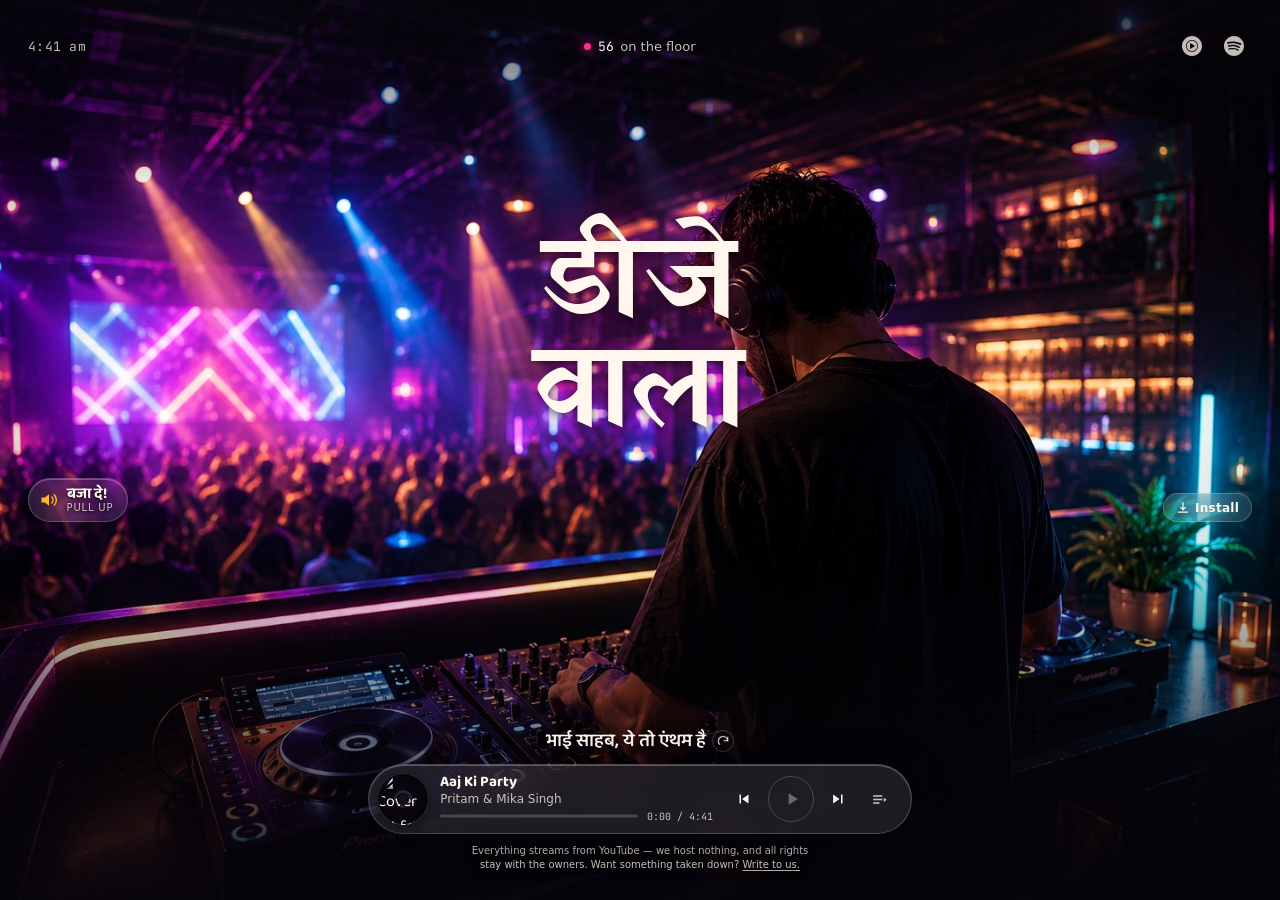
==== commit 75034416: "Phone layout, readable rights line, stronger beat, and real SEO The single-row bar left about sixty " ====
--- a/index.html
+++ b/index.html
@@ -3,35 +3,36 @@
   <head>
     <meta charset="utf-8" />
     <meta name="viewport" content="width=device-width, initial-scale=1, viewport-fit=cover" />
-    <title>DJ Wala | डीजे वाला</title>
+    <title>DJ Wala — डीजे वाला | Non-stop DJ songs for the club, pub and baraat</title>
     <meta
       name="description"
-      content="Bina cover charge ke club. Non-stop Punjabi, Bollywood, baraat and retro floor fillers — the songs the DJ never skips. Press play."
+      content="DJ Wala is a free non-stop DJ radio — Punjabi, Bollywood, baraat, retro and after-hours floor fillers playing round the clock. No app, no login, no cover charge. Press play."
     />
+    <meta name="application-name" content="DJ Wala" />
     <meta name="theme-color" content="#08060f" />
 
     <!-- Absolute URLs — link previews drop relative ones. -->
     <meta property="og:type" content="website" />
     <meta property="og:site_name" content="DJ Wala" />
     <meta property="og:locale" content="en_IN" />
-    <meta property="og:title" content="DJ Wala" />
-    <meta property="og:description" content="Bina cover charge ke club. Press play." />
-    <meta property="og:url" content="https://djwala.xyz" />
+    <meta property="og:title" content="DJ Wala — डीजे वाला" />
+    <meta property="og:description" content="Bina cover charge ke club. Non-stop DJ songs — Punjabi, Bollywood, baraat, retro. Press play." />
+    <meta property="og:url" content="https://dj-wala.vercel.app" />
     <!-- Bump ?v= whenever the image changes: WhatsApp, iMessage and X cache
          link previews for weeks and key that cache on the URL. -->
-    <meta property="og:image" content="https://djwala.xyz/assets/opengraph.jpg?v=1" />
+    <meta property="og:image" content="https://dj-wala.vercel.app/assets/opengraph.jpg?v=1" />
     <meta property="og:image:type" content="image/jpeg" />
     <meta property="og:image:width" content="1200" />
     <meta property="og:image:height" content="630" />
-    <meta property="og:image:alt" content="DJ Wala — bina cover charge ke club." />
+    <meta property="og:image:alt" content="The DJ Wala player over a neon club floor — डीजे वाला." />
 
     <meta name="twitter:card" content="summary_large_image" />
-    <meta name="twitter:title" content="DJ Wala" />
-    <meta name="twitter:description" content="Bina cover charge ke club. Press play." />
-    <meta name="twitter:image" content="https://djwala.xyz/assets/opengraph.jpg?v=1" />
-    <meta name="twitter:image:alt" content="DJ Wala — bina cover charge ke club." />
-
-    <link rel="canonical" href="https://djwala.xyz" />
+    <meta name="twitter:title" content="DJ Wala — डीजे वाला" />
+    <meta name="twitter:description" content="Bina cover charge ke club. Non-stop DJ songs — Punjabi, Bollywood, baraat, retro. Press play." />
+    <meta name="twitter:image" content="https://dj-wala.vercel.app/assets/opengraph.jpg?v=1" />
+    <meta name="twitter:image:alt" content="The DJ Wala player over a neon club floor — डीजे वाला." />
+
+    <link rel="canonical" href="https://dj-wala.vercel.app" />
 
     <link rel="icon" href="/assets/favicon.svg" type="image/svg+xml" />
     <link rel="apple-touch-icon" href="/assets/apple-touch-icon.png" />
@@ -63,8 +64,8 @@
         "@graph": [
           {
             "@type": "WebSite",
-            "@id": "https://djwala.xyz/#website",
-            "url": "https://djwala.xyz/",
+            "@id": "https://dj-wala.vercel.app/#website",
+            "url": "https://dj-wala.vercel.app/",
             "name": "DJ Wala",
             "alternateName": "डीजे वाला",
             "description": "Club, pub and baraat floor fillers — Punjabi, Bollywood, retro and after-hours.",
@@ -72,10 +73,11 @@
           },
           {
             "@type": "MusicPlaylist",
+            "numTracks": 65,
             "name": "DJ Wala",
-            "url": "https://djwala.xyz/",
+            "url": "https://dj-wala.vercel.app/",
             "description": "The songs that fill an Indian dance floor — Punjabi pop, Bollywood remixes, baraat dhol, retro club and after-hours.",
-            "isPartOf": { "@id": "https://djwala.xyz/#website" }
+            "isPartOf": { "@id": "https://dj-wala.vercel.app/#website" }
           }
         ]
       }
@@ -373,6 +375,113 @@
       Install
     </button>
 
+    <!-- ── For crawlers ───────────────────────────────────────────
+         Everything a visitor sees is drawn by JavaScript from
+         tracks.json, which leaves the served HTML with a wordmark and
+         almost no words — nothing for a search engine to understand the
+         page by. This block is the page described in prose, and the set
+         listed out. It is `sr-only`, so it changes nothing on screen, and
+         it is real content rather than keywords: a screen reader hitting
+         it should learn what this is.
+
+         The track list between the markers is regenerated by
+         scripts/build-tracks.mjs. Do not hand-edit it. -->
+    <section class="sr-only" aria-label="About DJ Wala">
+      <h2>What DJ Wala is</h2>
+      <p>
+        DJ Wala (डीजे वाला) is a free, always-on DJ radio for the songs that fill an Indian dance
+        floor. It plays the club, pub, party and baraat set on a loop — Punjabi pop, Bollywood
+        remixes, dhol-driven wedding numbers, 90s and 2000s retro club tracks, and slower
+        after-hours cuts. There is no app to install, no account to make and no cover charge:
+        open the page and press play.
+      </p>
+
+      <h2>Rotations</h2>
+      <ul>
+        <li>पंजाबी — Punjabi pop and club tracks</li>
+        <li>बॉलीवुड — Bollywood dance and remix floor fillers</li>
+        <li>बारात — baraat and shaadi dhol numbers</li>
+        <li>रेट्रो — 90s and 2000s retro club classics</li>
+        <li>आफ्टर आवर्स — slower, deeper after-hours cuts</li>
+      </ul>
+
+      <h2>Now in rotation</h2>
+      <!-- seo:tracks:start -->
+      <ol>
+        <li>Do You Know — Diljit Dosanjh</li>
+        <li>Suit Suit — Guru Randhawa &amp; Benny Dayal</li>
+        <li>Softly — Karan Aujla &amp; Ikky</li>
+        <li>Wavy — Karan Aujla &amp; Jay Trak</li>
+        <li>Angreji Beat — Yo Yo Honey Singh &amp; Gippy Grewal</li>
+        <li>Patiala Peg — Diljit Dosanjh</li>
+        <li>Naah — Harrdy Sandhu</li>
+        <li>Kya Baat Ay — Harrdy Sandhu</li>
+        <li>Kala Chashma — Amar Arshi, Badshah, Neha Kakkar &amp; Indeep Bakshi</li>
+        <li>Nachde Ne Saare — Jasleen Royal, Harshdeep Kaur &amp; Siddharth Mahadevan</li>
+        <li>Malhari — Sanjay Leela Bhansali, Vishal Dadlani &amp; Prashant Ingole</li>
+        <li>Tune Maari Entriyaan — Bappi Lahiri &amp; Monali Thakur</li>
+        <li>Saturday Saturday — Sharib Toshi, Badshah, Indeep Bakshi &amp; Akriti Kakkar</li>
+        <li>Desi Girl — Shankar Mahadevan, Vishal &amp; Shekhar, Vishal Dadlani &amp; Sunidhi Chauhan</li>
+        <li>Aankh Marey — Neha Kakkar, Mika Singh &amp; Kumar Sanu</li>
+        <li>Dhoom Machale — Sunidhi Chauhan</li>
+        <li>Nagada Sang Dhol — Sanjay Leela Bhansali, Shreya Ghoshal, Osman Mir &amp; Siddharth-Garima</li>
+        <li>Bom Diggy Diggy — Zack Knight &amp; Jasmin Walia</li>
+        <li>Morni Banke — Guru Randhawa &amp; Neha Kakkar</li>
+        <li>Kamariya — Jasmine Sandlas, Garry Sandhu, Tanishk Bagchi &amp; Intense</li>
+        <li>Aaj Ki Party — Pritam &amp; Mika Singh</li>
+        <li>Gud Naal Ishq Mitha — Yo Yo Honey Singh &amp; Malkit Singh</li>
+        <li>Shava Shava — Aadesh Shrivastava, Sudesh Bhosle, Alka Yagnik, Amitabh Bachchan, Sunidhi Chauhan &amp; Udit Narayan</li>
+        <li>Bole Chudiyan — Amit Kumar, Jatin-Lalit, Sonu Nigam, Alka Yagnik, Udit Narayan &amp; Kavita Krishnamurthy</li>
+        <li>Chogada — Darshan Raval, Asees Kaur &amp; Lijo George-Dj Chetas</li>
+        <li>The Wakhra Song — Navv Inder, Lisa Mishra, Raja Kumari, Tanishk Bagchi &amp; Navi Ferozpurwala</li>
+        <li>Kaanta Laga — DJ Doll</li>
+        <li>Tunak Tunak Tun — Daler Mehndi</li>
+        <li>Bolo Ta Ra Ra — Daler Mehndi</li>
+        <li>It's The Time To Disco — Shankar Ehsaan Loy, KK, Vasundhara Das, Loy Mendonsa &amp; Shaan</li>
+        <li>Woh Ladki Hai Kahan — Shaan &amp; Kavita Subrahmanyam</li>
+        <li>Dard-E-Disco — Sukhwinder Singh, Marianne, Nisha, Caralisa &amp; Vishal &amp; Shekhar</li>
+        <li>Where's The Party Tonight — Loy Mendonsa, Shaan, Shankar Mahadevan, Shankar Ehsaan Loy &amp; Vasundhara Das</li>
+        <li>Crazy Kiya Re — Sunidhi Chauhan</li>
+        <li>Jhoom Barabar Jhoom — KK, Mahalakshmi Iyer, Shankar Mahadevan &amp; Sukhvinder Singh</li>
+        <li>Summer High — AP Dhillon</li>
+        <li>Tere Te — AP Dhillon &amp; Gurinder Gill</li>
+        <li>Excuses — AP Dhillon, Gurinder Gill &amp; Intense</li>
+        <li>Cheques — Shubh</li>
+        <li>Bijlee Bijlee — Harrdy Sandhu</li>
+        <li>295 — Sidhu Moose Wala</li>
+        <li>Same Beef — Bohemia &amp; Sidhu Moose Wala</li>
+        <li>Obsessed — Riar Saab &amp; Abhijay Sharma</li>
+        <li>Proper Patola — Badshah, Diljit Dosanjh &amp; Aastha Gill</li>
+        <li>Daru Badnaam — Param Singh &amp; Kamal Kahlon</li>
+        <li>Yaar Bathere — Alfaaz</li>
+        <li>Dance Basanti — Sachin-Jigar, Vishal Dadlani &amp; Anushka Manchanda</li>
+        <li>Char Baj Gaye — Sachin-Jigar &amp; Hard Kaur</li>
+        <li>Kar Gayi Chull — Badshah, Amaal Mallik, Fazilpuria, Sukriti Kakar &amp; Neha Kakkar</li>
+        <li>Tamma Tamma Again — Bappi Lahiri, Anuradha Paudwal &amp; Badshah</li>
+        <li>Swag Se Swagat — Vishal &amp; Shekhar, Julius Packiam, Vishal Dadlani &amp; Neha Bhasin</li>
+        <li>Ghungroo — Vishal &amp; Shekhar, Arijit Singh &amp; Shilpa Rao</li>
+        <li>Saami Saami — Mounika Yadav &amp; Devi Sri Prasad</li>
+        <li>Oo Antava — Indravathi Chauhan &amp; Devi Sri Prasad</li>
+        <li>Kajra Re — Alisha Chinai, Javed Ali &amp; Shankar Mahadevan</li>
+        <li>Beedi — Vishal Bhardwaj, Sunidhi Chauhan, Sukhwinder Singh, Nachiketa Chakraborty &amp; Clinton Cerejo</li>
+        <li>Pretty Woman — Shankar Ehsaan Loy, Shankar Mahadevan &amp; Ravi 'Rags' Khote</li>
+        <li>Aaj Ki Raat — Alisha Chinai, Mahalakshmi Iyer &amp; Sonu Nigam</li>
+        <li>Nachan Farrate — Meet Bros &amp; Kanika Kapoor</li>
+        <li>Baby Ko Bass Pasand Hai — Vishal &amp; Shekhar, Vishal Dadlani, Shalmali Kholgade, Isheeta &amp; Badshah</li>
+        <li>Coka — Sukh-E Muzical Doctorz</li>
+        <li>Baller — Shubh &amp; Ikky</li>
+        <li>Elevated — Shubh &amp; Ikky</li>
+        <li>No Love — Shubh</li>
+        <li>Still Rollin — Shubh</li>
+      </ol>
+      <!-- seo:tracks:end -->
+
+      <p>
+        All audio streams from YouTube. Nothing is hosted here and all rights stay with the
+        artists, composers and labels.
+      </p>
+    </section>
+
     <noscript>
       <p style="color: #fff; text-align: center; padding: 2rem">
         This one needs JavaScript — the player is a YouTube iframe under the hood.
--- a/styles.css
+++ b/styles.css
@@ -1049,8 +1049,10 @@
   line-height: 1.4;
   text-align: center;
   text-wrap: balance;
-  color: rgba(255, 247, 238, 0.46);
-  text-shadow: 0 1px 4px rgba(0, 0, 0, 0.7);
+  /* This sat at 0.28 alpha and was, correctly, unreadable. Legal text
+     still has to be legible text. */
+  color: rgba(255, 247, 238, 0.82);
+  text-shadow: 0 1px 3px rgba(0, 0, 0, 0.9), 0 2px 10px rgba(0, 0, 0, 0.7);
 }
 
 .rights a {
@@ -1063,7 +1065,38 @@
   color: var(--sand-dim);
 }
 
-/* ── Narrow screens ─────────────────────────────────────────── */
+/* ── Phones ─────────────────────────────────────────────────
+   Below this the single row stops working. At 360px the transport leaves
+   about sixty pixels for the song, which turns "Bole Chudiyan" into
+   "Bole C…" — a title that short is not a title. So the phone gets two
+   rows: the song across the full width, the transport under it. The
+   capsule and everything else stay as they are. */
+
+@media (max-width: 26rem) {
+  .player {
+    grid-template-columns: auto minmax(0, 1fr);
+    grid-template-areas:
+      'disc meta'
+      'controls controls';
+    gap: 0.5rem 0.65rem;
+    padding: 0.6rem 0.8rem;
+    border-radius: 26px;
+  }
+
+  .disc {
+    grid-area: disc;
+  }
+
+  .meta {
+    grid-area: meta;
+  }
+
+  .controls {
+    grid-area: controls;
+    justify-content: center;
+    gap: 0.4rem;
+  }
+}
 
 @media (max-width: 30rem) {
   .horn__text {
@@ -1074,12 +1107,10 @@
     padding: 0.55rem;
   }
 
-  .horns {
-    bottom: calc(38vh + env(safe-area-inset-bottom));
-  }
-
+  /* Clear of the two-row bar, which is taller than the one-row version. */
+  .horns,
   .install {
-    bottom: calc(38vh + env(safe-area-inset-bottom));
+    bottom: calc(44vh + env(safe-area-inset-bottom));
   }
 
   .presence__label {
@@ -1087,9 +1118,33 @@
   }
 
   .rights {
-    /* Two lines of 10px legal text under a 44px control row is more
-       clutter than a phone can spare. */
-    display: none;
+    /* Kept rather than hidden: this is the takedown route, and a rights
+       notice nobody can read is not a rights notice. */
+    font-size: 0.5625rem;
+    line-height: 1.35;
+  }
+
+  /* A portrait phone crops a 3:2 frame hard. Pulling the focus off the DJ
+     leaves the middle of the picture — where the wordmark sits — as room
+     and lights rather than the back of his head. */
+  .bg__scene[data-scene='0'] {
+    --focus: 40%;
+  }
+
+  .bg__scene[data-scene='1'] {
+    --focus: 46%;
+  }
+
+  .bg__scene[data-scene='2'] {
+    --focus: 26%;
+  }
+}
+
+/* Tall portrait has headroom to spare, so the wordmark rises over the
+   light rig instead of sitting on the crowd. */
+@media (max-width: 30rem) and (max-aspect-ratio: 3/5) {
+  .logo-slot {
+    --logo-lift: 30vh;
   }
 }
 
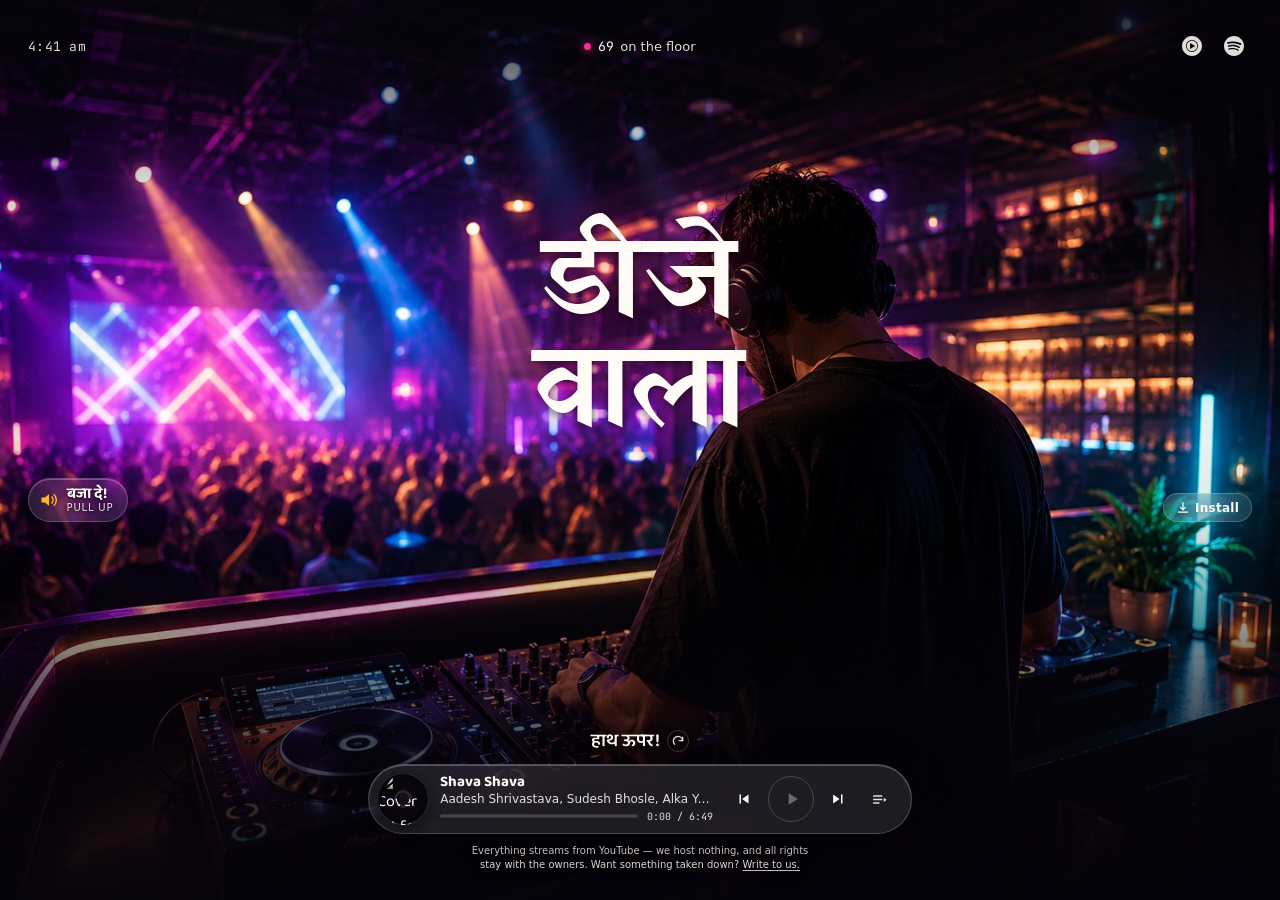
==== commit a26f3427: "Verify the shipped playlist, and reject uploads that are not the song Testing the candidate pool pro" ====
--- a/index.html
+++ b/index.html
@@ -73,7 +73,7 @@
           },
           {
             "@type": "MusicPlaylist",
-            "numTracks": 65,
+            "numTracks": 61,
             "name": "DJ Wala",
             "url": "https://dj-wala.vercel.app/",
             "description": "The songs that fill an Indian dance floor — Punjabi pop, Bollywood remixes, baraat dhol, retro club and after-hours.",
@@ -422,13 +422,11 @@
         <li>Tune Maari Entriyaan — Bappi Lahiri &amp; Monali Thakur</li>
         <li>Saturday Saturday — Sharib Toshi, Badshah, Indeep Bakshi &amp; Akriti Kakkar</li>
         <li>Desi Girl — Shankar Mahadevan, Vishal &amp; Shekhar, Vishal Dadlani &amp; Sunidhi Chauhan</li>
-        <li>Aankh Marey — Neha Kakkar, Mika Singh &amp; Kumar Sanu</li>
         <li>Dhoom Machale — Sunidhi Chauhan</li>
         <li>Nagada Sang Dhol — Sanjay Leela Bhansali, Shreya Ghoshal, Osman Mir &amp; Siddharth-Garima</li>
         <li>Bom Diggy Diggy — Zack Knight &amp; Jasmin Walia</li>
         <li>Morni Banke — Guru Randhawa &amp; Neha Kakkar</li>
         <li>Kamariya — Jasmine Sandlas, Garry Sandhu, Tanishk Bagchi &amp; Intense</li>
-        <li>Aaj Ki Party — Pritam &amp; Mika Singh</li>
         <li>Gud Naal Ishq Mitha — Yo Yo Honey Singh &amp; Malkit Singh</li>
         <li>Shava Shava — Aadesh Shrivastava, Sudesh Bhosle, Alka Yagnik, Amitabh Bachchan, Sunidhi Chauhan &amp; Udit Narayan</li>
         <li>Bole Chudiyan — Amit Kumar, Jatin-Lalit, Sonu Nigam, Alka Yagnik, Udit Narayan &amp; Kavita Krishnamurthy</li>
@@ -455,7 +453,6 @@
         <li>Daru Badnaam — Param Singh &amp; Kamal Kahlon</li>
         <li>Yaar Bathere — Alfaaz</li>
         <li>Dance Basanti — Sachin-Jigar, Vishal Dadlani &amp; Anushka Manchanda</li>
-        <li>Char Baj Gaye — Sachin-Jigar &amp; Hard Kaur</li>
         <li>Kar Gayi Chull — Badshah, Amaal Mallik, Fazilpuria, Sukriti Kakar &amp; Neha Kakkar</li>
         <li>Tamma Tamma Again — Bappi Lahiri, Anuradha Paudwal &amp; Badshah</li>
         <li>Swag Se Swagat — Vishal &amp; Shekhar, Julius Packiam, Vishal Dadlani &amp; Neha Bhasin</li>
@@ -471,7 +468,6 @@
         <li>Coka — Sukh-E Muzical Doctorz</li>
         <li>Baller — Shubh &amp; Ikky</li>
         <li>Elevated — Shubh &amp; Ikky</li>
-        <li>No Love — Shubh</li>
         <li>Still Rollin — Shubh</li>
       </ol>
       <!-- seo:tracks:end -->
--- a/styles.css
+++ b/styles.css
@@ -25,10 +25,10 @@
      night scene reads as a dialog box sitting on top of it. Brighter than
      it looks it should be on paper: the backdrop is a photograph of neon,
      and anything dimmer than this loses to a magenta wash behind it. */
-  --sand: #fff7ee;
+  --sand: #fffbf6;
   /* Secondary text is the first thing to disappear over a bright frame,
      so it is only a step down, not a whisper. */
-  --sand-dim: rgba(255, 247, 238, 0.76);
+  --sand-dim: rgba(255, 251, 246, 0.88);
 
   /* Accents. Chrome only; the scene supplies the rest. */
   --neon: #ff2e93;
@@ -257,8 +257,8 @@
   position: absolute;
   inset: 0;
   background:
-    linear-gradient(180deg, rgba(6, 4, 12, 0.78) 0%, rgba(6, 4, 12, 0.34) 9%, transparent 20%),
-    linear-gradient(0deg, rgba(6, 4, 12, 0.86) 0%, rgba(6, 4, 12, 0.5) 16%, transparent 38%);
+    linear-gradient(180deg, rgba(5, 3, 10, 0.86) 0%, rgba(5, 3, 10, 0.44) 10%, transparent 22%),
+    linear-gradient(0deg, rgba(5, 3, 10, 0.92) 0%, rgba(5, 3, 10, 0.62) 18%, transparent 42%);
 }
 
 /* Film grain. An inline SVG turbulence rather than a tiled PNG: no extra
@@ -599,7 +599,7 @@
      small text, and backdrop-filter alone does not make that readable —
      it is also the first thing to be dropped on older Android, which
      would leave the wordmark showing straight through the playlist. */
-  background: rgba(10, 7, 18, 0.95);
+  background: rgba(9, 6, 16, 0.975);
   border: 1px solid transparent;
   border-radius: 18px;
   backdrop-filter: blur(18px) saturate(140%);
@@ -623,21 +623,20 @@
   z-index: 1;
   display: grid;
   grid-template-columns: minmax(0, 1fr) auto;
-  gap: 0.35rem;
-  align-items: center;
+  gap: 0.5rem;
+  align-items: start;
   padding: 0.6rem;
-  background: rgba(10, 7, 18, 0.94);
-}
-
+  background: rgba(9, 6, 16, 0.985);
+}
+
+/* Six pills do not fit one phone-width row. Scrolling them left the last
+   one sliced in half by the shuffle button, with nothing on screen to say
+   it could be scrolled to — so they wrap instead. For six fixed, short
+   labels, showing all of them beats any amount of scroll affordance. */
 .list__rotations {
   display: flex;
+  flex-wrap: wrap;
   gap: 0.35rem;
-  overflow-x: auto;
-  scrollbar-width: none;
-}
-
-.list__rotations::-webkit-scrollbar {
-  display: none;
 }
 
 .pill {
@@ -738,7 +737,7 @@
 .li__artist {
   font-family: var(--ui);
   font-size: 0.75rem;
-  color: var(--sand-dim);
+  color: rgba(255, 251, 246, 0.7);
 }
 
 /* ── Player ─────────────────────────────────────────────────── */
@@ -1051,7 +1050,7 @@
   text-wrap: balance;
   /* This sat at 0.28 alpha and was, correctly, unreadable. Legal text
      still has to be legible text. */
-  color: rgba(255, 247, 238, 0.82);
+  color: rgba(255, 251, 246, 0.9);
   text-shadow: 0 1px 3px rgba(0, 0, 0, 0.9), 0 2px 10px rgba(0, 0, 0, 0.7);
 }
 
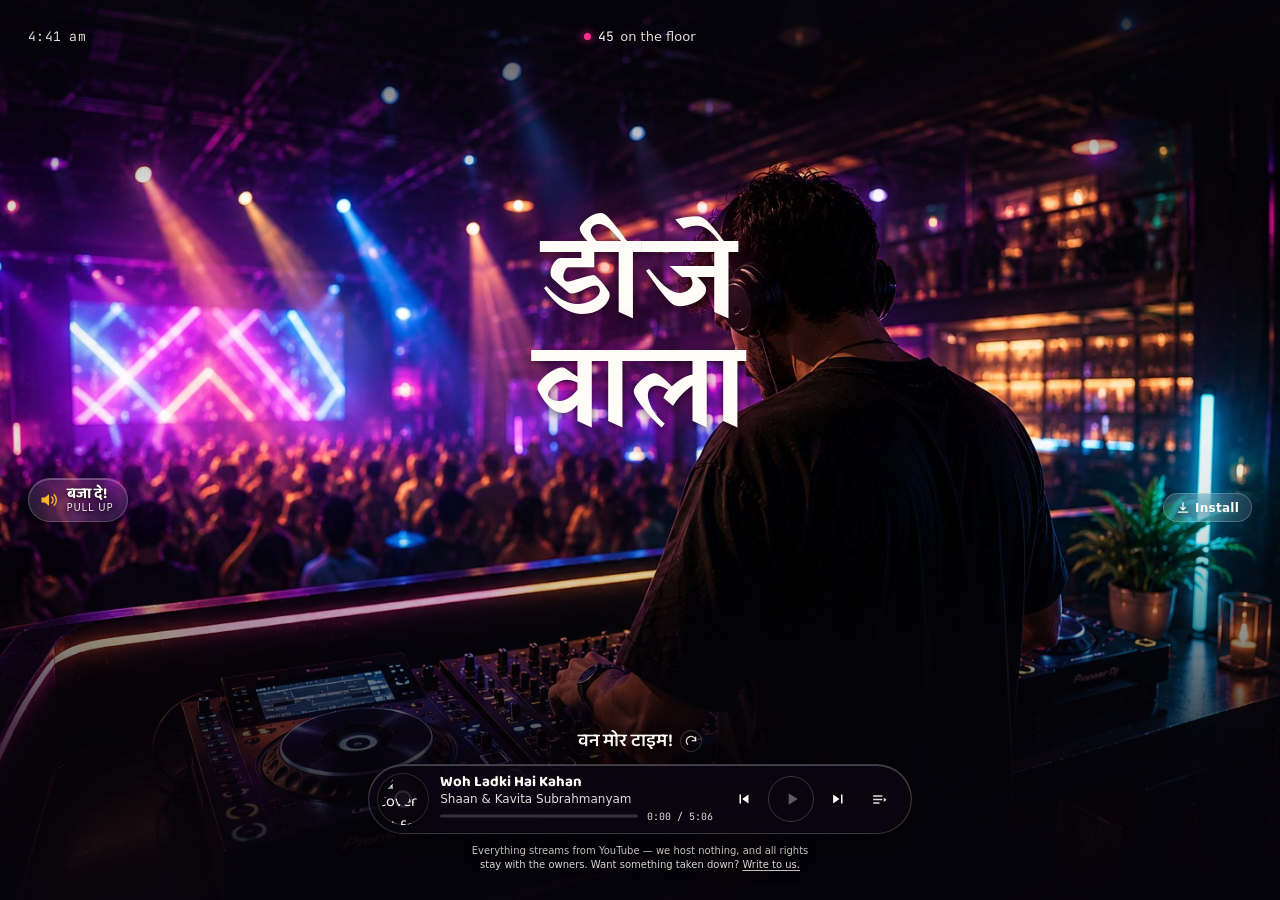
==== commit 9249d16d: "Give the player bar a floor, and add a rotation for whole DJ sets The bar used the same 10%-white gl" ====
--- a/index.html
+++ b/index.html
@@ -403,6 +403,7 @@
         <li>बारात — baraat and shaadi dhol numbers</li>
         <li>रेट्रो — 90s and 2000s retro club classics</li>
         <li>आफ्टर आवर्स — slower, deeper after-hours cuts</li>
+        <li>मिक्स — full DJ sets and non-stop mixes</li>
       </ul>
 
       <h2>Now in rotation</h2>
--- a/styles.css
+++ b/styles.css
@@ -753,7 +753,11 @@
   align-items: center;
   width: min(34rem, 100%);
   padding: 0.5rem 0.7rem 0.5rem 0.5rem;
-  background: var(--glass);
+  /* A dark tint, not the 10%-white glass the rest of the chrome uses.
+     White glass over a photograph of a lit booth is barely a surface at
+     all: the console showed straight through the bar and the song title
+     had to fight it. This still reads as glass, it just has a floor. */
+  background: rgba(12, 8, 20, 0.62);
   border: 1px solid var(--glass-line);
   border-radius: 999px;
   backdrop-filter: blur(18px) saturate(140%);
@@ -1095,6 +1099,26 @@
     justify-content: center;
     gap: 0.4rem;
   }
+
+  /* The two-row layout frees up width, so the sleeve and the title can
+     both go up a size — this is the one screen where they are the whole
+     interface. */
+  .disc {
+    width: 58px;
+    height: 58px;
+  }
+
+  .meta__title {
+    font-size: 1rem;
+  }
+
+  .meta__artist {
+    font-size: 0.8125rem;
+  }
+
+  .time {
+    font-size: 0.6875rem;
+  }
 }
 
 @media (max-width: 30rem) {
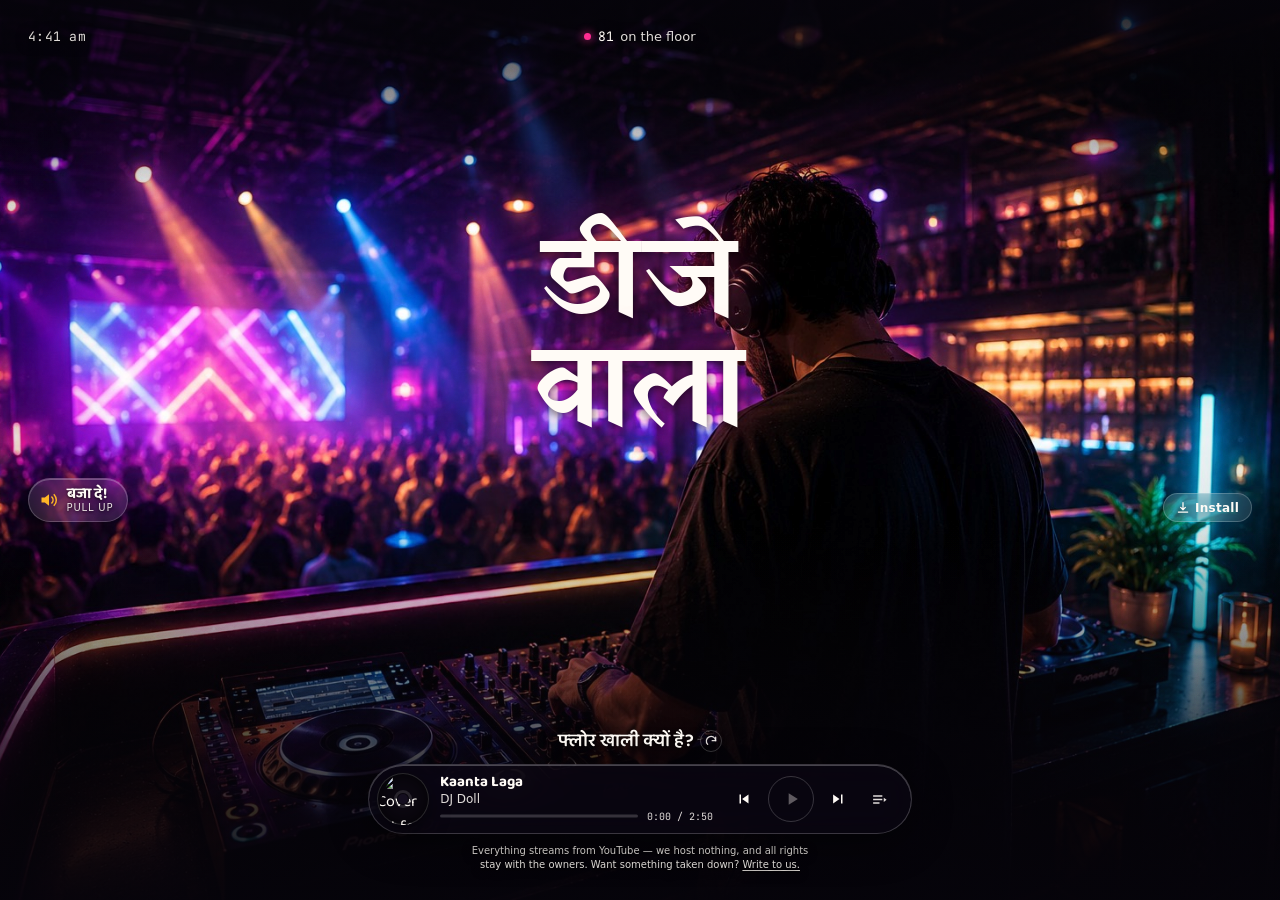
==== commit e6abb7ed: "Play a marked span of a YouTube video as the horn's drop A second hidden player, not a second source" ====
--- a/index.html
+++ b/index.html
@@ -128,7 +128,13 @@
 
     <!-- The sound source. A 1×1 iframe parked off-screen; everything you
          can see below is our own chrome. -->
-    <div class="yt-host" aria-hidden="true"><div id="yt-player"></div></div>
+    <div class="yt-host" aria-hidden="true">
+      <div id="yt-player"></div>
+      <!-- The horn's drop. A second player rather than a second source in
+           the first: the song has to keep running underneath, and one
+           player only holds one video at a time. -->
+      <div id="yt-drop"></div>
+    </div>
 
     <!-- ── Top bar ───────────────────────────────────────────────
          One grid row so the clock, the counter and the links share a
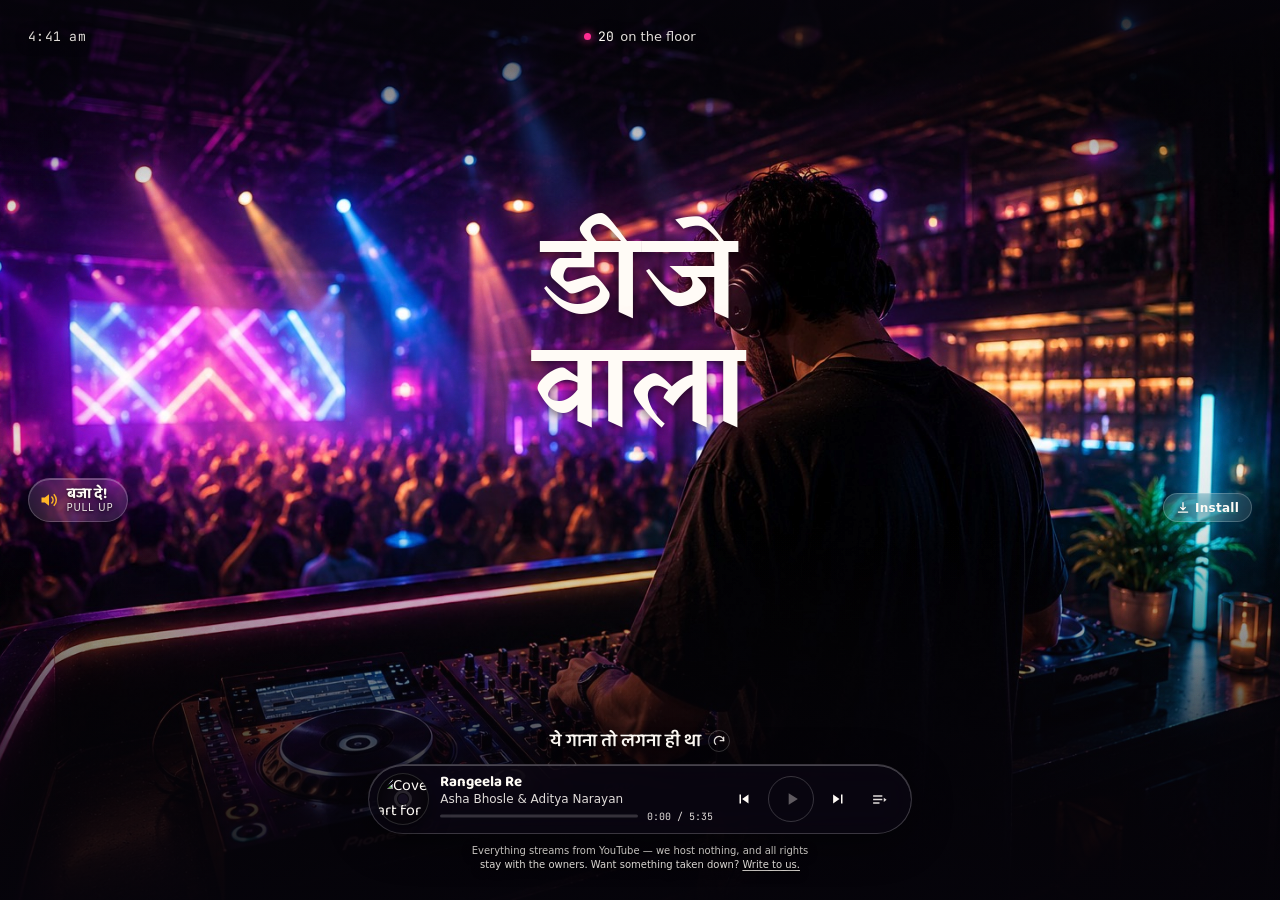
==== commit c848c23d: "Grow the set to 92, and add four full DJ mixes Adds ~50 high-tempo remix and dance seeds — the versi" ====
--- a/index.html
+++ b/index.html
@@ -73,7 +73,7 @@
           },
           {
             "@type": "MusicPlaylist",
-            "numTracks": 61,
+            "numTracks": 92,
             "name": "DJ Wala",
             "url": "https://dj-wala.vercel.app/",
             "description": "The songs that fill an Indian dance floor — Punjabi pop, Bollywood remixes, baraat dhol, retro club and after-hours.",
@@ -476,6 +476,37 @@
         <li>Baller — Shubh &amp; Ikky</li>
         <li>Elevated — Shubh &amp; Ikky</li>
         <li>Still Rollin — Shubh</li>
+        <li>Tu Cheez Badi Hai Mast — Dev Negi, Neha Kakkar, Monali Thakur &amp; Ikka</li>
+        <li>The Humma Song — A.R. Rahman, Badshah, Tanishk Bagchi, Shashaa Tirupati &amp; Jubin Nautiyal</li>
+        <li>Laila Main Laila — Pawni Pandey</li>
+        <li>Makhna — Tanishk Bagchi, Yasser Desai &amp; Asees Kaur</li>
+        <li>Mungda</li>
+        <li>Kabhi Aar Kabhi Paar</li>
+        <li>Kaate Nahi Kat Te — Kishore Kumar &amp; Alisha Chinai</li>
+        <li>Dil Le Gayi Kudi — Karan Aujla &amp; MXRCI</li>
+        <li>Fevicol Se — Mamta Sharma, Wajid &amp; Friedbrainmusic</li>
+        <li>Halkat Jawani — Sunidhi Chauhan &amp; Salim-Sulaiman</li>
+        <li>Gandi Baat — Pritam, Mika Singh &amp; Kalpana Patowary</li>
+        <li>Tattad Tattad</li>
+        <li>Radha — Vishal &amp; Shekhar, Shekhar Ravjiani, Shreya Ghoshal, Udit Narayan &amp; Vishal Dadlani</li>
+        <li>Dhating Naach — Pritam, Neha Kakkar &amp; Nakash Aziz</li>
+        <li>Nashe Si Chadh Gayi — Vishal &amp; Shekhar, Arijit Singh &amp; Caralisa Monteiro</li>
+        <li>High Heels Te Nachche</li>
+        <li>Manali Trance — Yo Yo Honey Singh &amp; Neha Kakkar</li>
+        <li>Love Dose</li>
+        <li>Brown Rang — Yo Yo Honey Singh</li>
+        <li>Pinga — Sanjay Leela Bhansali, Shreya Ghoshal, Vaishali Made &amp; Siddharth-Garima</li>
+        <li>Rangeela Re — Asha Bhosle &amp; Aditya Narayan</li>
+        <li>Mehboob Mere — Sukhwinder Singh &amp; Alka Yagnik</li>
+        <li>What Jhumka — Pritam, Arijit Singh, Jonita Gandhi, Ranveer Singh, Madan Mohan &amp; Amitabh Bhattacharya</li>
+        <li>Jhoome Jo Pathaan — Vishal &amp; Shekhar, Arijit Singh, Sukriti Kakar, Vishal Dadlani &amp; Shekhar Ravjiani</li>
+        <li>Besharam Rang</li>
+        <li>Zingaat — Ajay-Atul</li>
+        <li>Aila Re Aillaa — Daler Mehndi</li>
+        <li>Punjabi Mashup</li>
+        <li>Bollywood Retro Mix</li>
+        <li>Old Is Gold Mix</li>
+        <li>Bhangra Mix</li>
       </ol>
       <!-- seo:tracks:end -->
 
--- a/styles.css
+++ b/styles.css
@@ -1140,6 +1140,13 @@
     display: none; /* the dot and the number carry it */
   }
 
+  /* The wordmark is the only thing on this screen doing brand work, and
+     9vw of a 390px phone is 35px — smaller than the fluid minimum, so it
+     was pinned at the floor and looked incidental. Its own scale here. */
+  .logo {
+    --logo-size: clamp(3.4rem, 15vw, 4.75rem);
+  }
+
   .rights {
     /* Kept rather than hidden: this is the takedown route, and a rights
        notice nobody can read is not a rights notice. */
